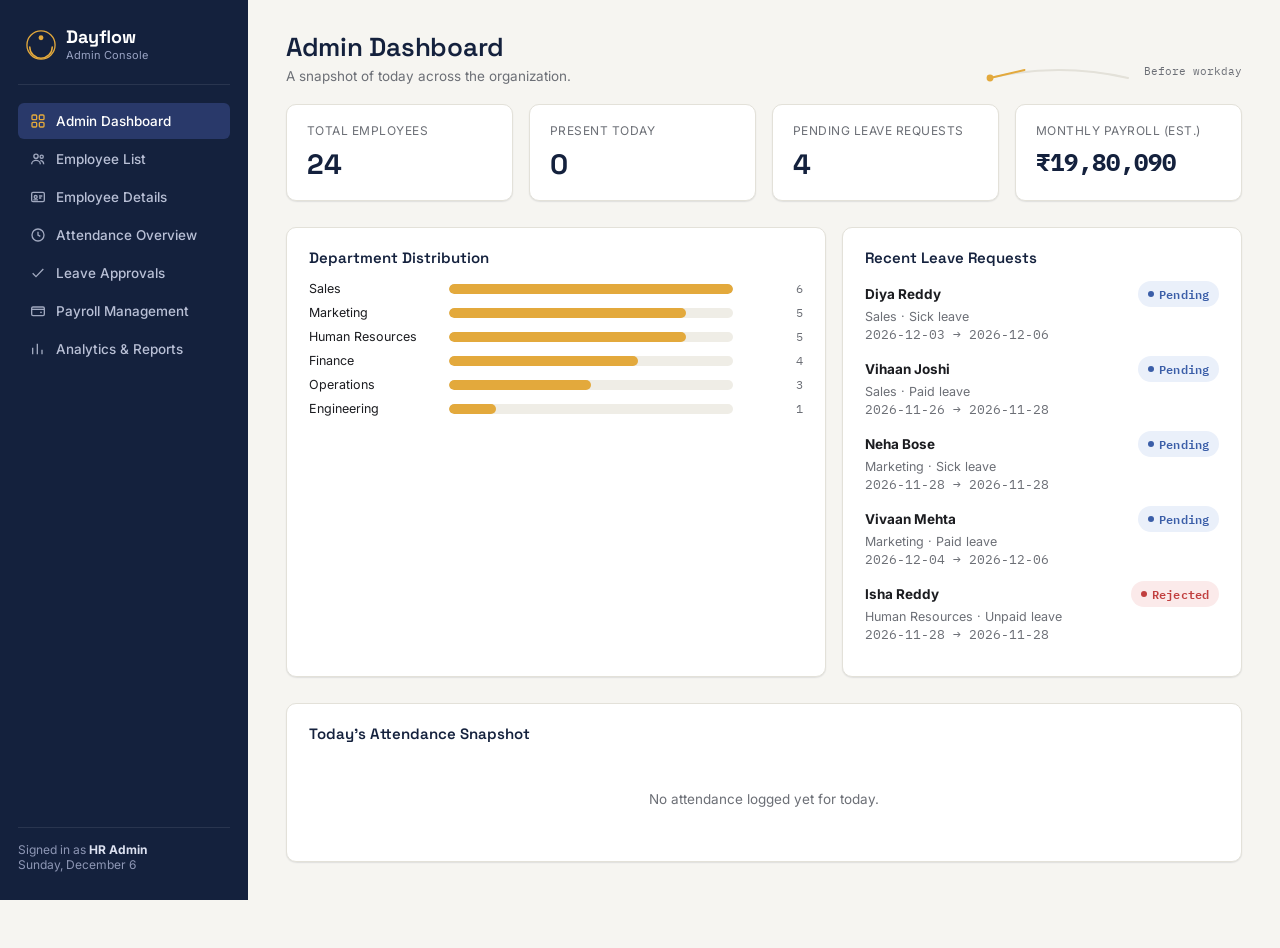
==== index.html @ 6949ef73 "Add files via upload" ====
<!DOCTYPE html>
<html lang="en">
<head>
<meta charset="UTF-8" />
<meta name="viewport" content="width=device-width, initial-scale=1.0" />
<title>Dayflow HRMS — Admin Console</title>
<meta name="description" content="Dayflow HRMS admin console: employees, attendance, leave approvals, payroll, and analytics." />

<link rel="preconnect" href="https://fonts.googleapis.com">
<link href="https://fonts.googleapis.com/css2?family=Space+Grotesk:wght@500;600;700&family=Inter:wght@400;500;600&family=IBM+Plex+Mono:wght@400;500;600&display=swap" rel="stylesheet">
<link rel="stylesheet" href="styles.css">
</head>
<body>

<div class="app-shell">

  <!-- ============ Sidebar ============ -->
  <aside class="sidebar">
    <div class="brand">
      <svg class="brand-mark" viewBox="0 0 32 32" fill="none" xmlns="http://www.w3.org/2000/svg">
        <circle cx="16" cy="16" r="15" stroke="#E3A93C" stroke-width="1.4"/>
        <path d="M4 18 A12 12 0 0 0 28 18" stroke="#E3A93C" stroke-width="1.6" fill="none" stroke-linecap="round"/>
        <circle cx="16" cy="8.2" r="2.6" fill="#E3A93C"/>
      </svg>
      <div>
        <div class="brand-name">Dayflow</div>
        <div class="brand-tag">Admin Console</div>
      </div>
    </div>

    <ul class="nav" id="nav-list"></ul>

    <div class="sidebar-foot">
      Signed in as <strong>HR Admin</strong><br>
      <span id="today-label"></span>
    </div>
  </aside>

  <!-- ============ Main content ============ -->
  <main class="main" id="main-content">
    <!-- rendered by app.js -->
  </main>

</div>

<div class="toast" id="toast"></div>

<script src="data.js"></script>
<script src="app.js"></script>
</body>
</html>
---- styles.css ----
/* ============================================================
   Dayflow HRMS — design tokens
   Palette: deep ink navy + soft paper + a single "sunrise gold"
   accent, tying back to the product's own name — a workday's
   arc from sunrise to sunset, "every workday perfectly aligned."
   Type: Space Grotesk (display) / Inter (body) / IBM Plex Mono
   (codes, timestamps, currency — the precision-instrument voice
   of an attendance & payroll system).
   ============================================================ */

:root {
  --ink: #14213D;
  --ink-2: #1C2C51;
  --ink-3: #29396A;
  --paper: #F6F5F1;
  --card: #FFFFFF;
  --line: #E3E1D9;
  --text: #1B1C20;
  --text-muted: #6C6F76;
  --text-faint: #9A9DA4;
  --gold: #E3A93C;
  --gold-deep: #C6871C;
  --gold-bg: #FBF0DA;
  --green: #2F8558;
  --green-bg: #E4F3EB;
  --red: #C13F3F;
  --red-bg: #FBEAEA;
  --blue: #3B5EA8;
  --blue-bg: #EAF0FA;

  --radius: 10px;
  --radius-sm: 6px;
  --shadow-card: 0 1px 2px rgba(20, 33, 61, 0.06), 0 1px 1px rgba(20, 33, 61, 0.04);
  --sidebar-w: 248px;
}

* { box-sizing: border-box; }

html, body {
  margin: 0;
  padding: 0;
  background: var(--paper);
  color: var(--text);
  font-family: "Inter", -apple-system, BlinkMacSystemFont, sans-serif;
  font-size: 15px;
  -webkit-font-smoothing: antialiased;
}

h1, h2, h3, .display {
  font-family: "Space Grotesk", "Inter", sans-serif;
  font-weight: 600;
  letter-spacing: -0.01em;
  color: var(--ink);
  margin: 0;
}

.mono {
  font-family: "IBM Plex Mono", monospace;
}

a { color: inherit; }

button {
  font-family: inherit;
  cursor: pointer;
}

::selection { background: var(--gold-bg); color: var(--ink); }

/* Focus visibility (accessibility floor) */
a:focus-visible, button:focus-visible, input:focus-visible,
select:focus-visible, textarea:focus-visible, [tabindex]:focus-visible {
  outline: 2px solid var(--gold-deep);
  outline-offset: 2px;
}

@media (prefers-reduced-motion: reduce) {
  * { animation-duration: 0.001ms !important; transition-duration: 0.001ms !important; }
}

/* ============================================================
   App shell
   ============================================================ */

.app-shell {
  display: grid;
  grid-template-columns: var(--sidebar-w) 1fr;
  min-height: 100vh;
}

/* ---------- Sidebar ---------- */

.sidebar {
  background: var(--ink);
  color: #E7E9F2;
  padding: 28px 18px;
  display: flex;
  flex-direction: column;
  position: sticky;
  top: 0;
  height: 100vh;
}

.brand {
  display: flex;
  align-items: center;
  gap: 10px;
  padding: 0 8px 22px 8px;
  border-bottom: 1px solid rgba(255,255,255,0.09);
  margin-bottom: 18px;
}

.brand-mark {
  width: 30px;
  height: 30px;
  flex-shrink: 0;
}

.brand-name {
  font-family: "Space Grotesk", sans-serif;
  font-weight: 700;
  font-size: 18px;
  color: #fff;
  line-height: 1;
}

.brand-tag {
  font-size: 11px;
  color: #9AA4C4;
  margin-top: 2px;
}

.nav {
  list-style: none;
  padding: 0;
  margin: 0;
  display: flex;
  flex-direction: column;
  gap: 2px;
  flex: 1;
}

.nav-item {
  display: flex;
  align-items: center;
  gap: 10px;
  padding: 10px 12px;
  border-radius: var(--radius-sm);
  color: #B9C0D6;
  font-size: 13.5px;
  font-weight: 500;
  text-decoration: none;
  border: none;
  background: transparent;
  width: 100%;
  text-align: left;
}

.nav-item svg { flex-shrink: 0; opacity: 0.85; }

.nav-item:hover {
  background: var(--ink-2);
  color: #fff;
}

.nav-item.active {
  background: var(--ink-3);
  color: #fff;
}

.nav-item.active svg { opacity: 1; color: var(--gold); }

.sidebar-foot {
  border-top: 1px solid rgba(255,255,255,0.09);
  padding-top: 14px;
  margin-top: 14px;
  font-size: 12px;
  color: #8E97B5;
}

.sidebar-foot strong { color: #DCE1F0; }

/* ---------- Main content ---------- */

.main {
  padding: 30px 38px 60px;
  max-width: 1180px;
  width: 100%;
}

.page-header {
  display: flex;
  justify-content: space-between;
  align-items: flex-end;
  gap: 24px;
  margin-bottom: 20px;
}

.page-title { font-size: 26px; }
.page-sub { color: var(--text-muted); font-size: 13.5px; margin-top: 4px; }

/* Signature element: the "workday arc" — a thin line tracing a
   sunrise-to-sunset curve with a dot marking where the current
   moment sits in the workday. Appears once, in the header. */
.flow-arc-wrap {
  display: flex;
  align-items: center;
  gap: 10px;
  min-width: 220px;
}

.flow-arc-label {
  font-family: "IBM Plex Mono", monospace;
  font-size: 11px;
  color: var(--text-muted);
  white-space: nowrap;
}

/* ============================================================
   Cards / grid / metrics
   ============================================================ */

.grid {
  display: grid;
  gap: 16px;
}

.grid-4 { grid-template-columns: repeat(4, 1fr); }
.grid-3 { grid-template-columns: repeat(3, 1fr); }
.grid-2 { grid-template-columns: 1.35fr 1fr; }

@media (max-width: 980px) {
  .grid-4, .grid-3, .grid-2 { grid-template-columns: 1fr 1fr; }
}

.card {
  background: var(--card);
  border: 1px solid var(--line);
  border-radius: var(--radius);
  box-shadow: var(--shadow-card);
  padding: 20px 22px;
}

.card-title {
  font-family: "Space Grotesk", sans-serif;
  font-size: 15px;
  font-weight: 600;
  color: var(--ink);
  margin: 0 0 14px 0;
}

.metric-card { padding: 18px 20px; }

.metric-label {
  font-size: 12px;
  color: var(--text-muted);
  text-transform: uppercase;
  letter-spacing: 0.04em;
  margin-bottom: 8px;
}

.metric-value {
  font-family: "Space Grotesk", sans-serif;
  font-size: 28px;
  font-weight: 700;
  color: var(--ink);
}

.metric-value.mono { font-family: "IBM Plex Mono", monospace; font-size: 24px; }

.section { margin-bottom: 26px; }

/* ============================================================
   Tables
   ============================================================ */

.table-wrap { overflow-x: auto; }

table {
  width: 100%;
  border-collapse: collapse;
  font-size: 13.5px;
}

thead th {
  text-align: left;
  font-size: 11px;
  text-transform: uppercase;
  letter-spacing: 0.05em;
  color: var(--text-muted);
  font-weight: 600;
  padding: 0 12px 10px 12px;
  border-bottom: 1px solid var(--line);
  white-space: nowrap;
}

tbody td {
  padding: 11px 12px;
  border-bottom: 1px solid var(--line);
  color: var(--text);
  white-space: nowrap;
}

tbody tr:last-child td { border-bottom: none; }
tbody tr:hover { background: #FBFAF7; }

.emp-code { font-family: "IBM Plex Mono", monospace; color: var(--text-muted); font-size: 12.5px; }
.money { font-family: "IBM Plex Mono", monospace; }

/* ============================================================
   Badges
   ============================================================ */

.badge {
  display: inline-flex;
  align-items: center;
  gap: 5px;
  padding: 3px 10px;
  border-radius: 999px;
  font-size: 11.5px;
  font-weight: 600;
  font-family: "IBM Plex Mono", monospace;
  letter-spacing: 0.01em;
}

.badge::before { content: ""; width: 6px; height: 6px; border-radius: 50%; background: currentColor; }

.badge-present, .badge-approved { background: var(--green-bg); color: var(--green); }
.badge-absent, .badge-rejected { background: var(--red-bg); color: var(--red); }
.badge-half { background: var(--gold-bg); color: var(--gold-deep); }
.badge-leave, .badge-pending { background: var(--blue-bg); color: var(--blue); }

/* ============================================================
   Forms / controls
   ============================================================ */

.field { display: flex; flex-direction: column; gap: 6px; }
.field label { font-size: 12px; color: var(--text-muted); font-weight: 600; }

input[type="text"], input[type="email"], input[type="number"],
input[type="date"], select, textarea {
  font-family: "Inter", sans-serif;
  font-size: 13.5px;
  padding: 9px 11px;
  border: 1px solid var(--line);
  border-radius: var(--radius-sm);
  background: #fff;
  color: var(--text);
  width: 100%;
}

textarea { resize: vertical; min-height: 60px; }

.btn {
  display: inline-flex;
  align-items: center;
  gap: 6px;
  padding: 9px 16px;
  border-radius: var(--radius-sm);
  border: 1px solid var(--line);
  background: #fff;
  font-size: 13px;
  font-weight: 600;
  color: var(--ink);
}

.btn:hover { border-color: var(--ink-3); }

.btn-primary {
  background: var(--ink);
  color: #fff;
  border-color: var(--ink);
}
.btn-primary:hover { background: var(--ink-3); }

.btn-gold {
  background: var(--gold);
  color: var(--ink);
  border-color: var(--gold);
}
.btn-gold:hover { background: var(--gold-deep); }

.btn-danger { color: var(--red); border-color: var(--red-bg); background: var(--red-bg); }
.btn-danger:hover { background: #F7DCDC; }

.btn-sm { padding: 6px 12px; font-size: 12px; }

.toolbar {
  display: flex;
  gap: 10px;
  align-items: center;
  flex-wrap: wrap;
  margin-bottom: 16px;
}

.toolbar .field { min-width: 160px; }
.toolbar .field.grow { flex: 1; min-width: 220px; }

details.inline-form {
  border: 1px dashed var(--line);
  border-radius: var(--radius);
  padding: 14px 18px;
  background: #FCFBF8;
}
details.inline-form summary {
  cursor: pointer;
  font-weight: 600;
  color: var(--ink);
  font-size: 13.5px;
  list-style: none;
}
details.inline-form summary::-webkit-details-marker { display: none; }
details.inline-form[open] summary { margin-bottom: 14px; }

.form-grid {
  display: grid;
  grid-template-columns: repeat(4, 1fr);
  gap: 12px;
  align-items: end;
}
@media (max-width: 980px) { .form-grid { grid-template-columns: 1fr 1fr; } }

.empty-state {
  padding: 34px 20px;
  text-align: center;
  color: var(--text-muted);
  font-size: 13.5px;
}

.req-card {
  border: 1px solid var(--line);
  border-radius: var(--radius);
  padding: 16px 18px;
  margin-bottom: 12px;
  background: #fff;
}
.req-card-top {
  display: flex;
  justify-content: space-between;
  align-items: flex-start;
  gap: 12px;
  margin-bottom: 10px;
}
.req-name { font-weight: 600; color: var(--ink); }
.req-meta { font-size: 12.5px; color: var(--text-muted); margin-top: 2px; }
.req-actions { display: flex; gap: 8px; margin-top: 10px; }

.tabs {
  display: flex;
  gap: 4px;
  border-bottom: 1px solid var(--line);
  margin-bottom: 18px;
}
.tab-btn {
  padding: 9px 16px;
  border: none;
  background: none;
  font-size: 13.5px;
  font-weight: 600;
  color: var(--text-muted);
  border-bottom: 2px solid transparent;
  margin-bottom: -1px;
}
.tab-btn.active { color: var(--ink); border-bottom-color: var(--gold); }
.tab-panel { display: none; }
.tab-panel.active { display: block; }

/* ============================================================
   Simple SVG bar / area charts (dependency-free)
   ============================================================ */

.chart-legend {
  display: flex;
  gap: 14px;
  flex-wrap: wrap;
  font-size: 12px;
  color: var(--text-muted);
  margin-top: 10px;
}
.chart-legend span { display: inline-flex; align-items: center; gap: 6px; }
.chart-legend i { width: 9px; height: 9px; border-radius: 2px; display: inline-block; }

.bar-row {
  display: grid;
  grid-template-columns: 130px 1fr 60px;
  align-items: center;
  gap: 10px;
  margin-bottom: 9px;
  font-size: 12.5px;
}
.bar-row .bar-label { color: var(--text); white-space: nowrap; overflow: hidden; text-overflow: ellipsis; }
.bar-track { background: #EFEDE6; border-radius: 5px; height: 10px; overflow: hidden; }
.bar-fill { height: 100%; border-radius: 5px; background: var(--gold); }
.bar-value { text-align: right; font-family: "IBM Plex Mono", monospace; color: var(--text-muted); font-size: 12px; }

.select-emp {
  min-width: 240px;
}

.profile-head {
  display: flex;
  align-items: center;
  gap: 16px;
  margin-bottom: 6px;
}
.avatar-circle {
  width: 52px; height: 52px; border-radius: 50%;
  background: var(--ink);
  color: var(--gold);
  display: flex; align-items: center; justify-content: center;
  font-family: "Space Grotesk", sans-serif;
  font-weight: 700; font-size: 18px;
  flex-shrink: 0;
}

.two-col {
  display: grid;
  grid-template-columns: 280px 1fr;
  gap: 24px;
  align-items: start;
}
@media (max-width: 980px) { .two-col { grid-template-columns: 1fr; } }

.divider { height: 1px; background: var(--line); margin: 24px 0; border: none; }

.slip-box {
  font-family: "IBM Plex Mono", monospace;
  font-size: 12.5px;
  background: var(--ink);
  color: #D8DEEF;
  padding: 18px 20px;
  border-radius: var(--radius);
  white-space: pre;
  line-height: 1.6;
  overflow-x: auto;
}

.toast {
  position: fixed;
  bottom: 24px;
  right: 24px;
  background: var(--ink);
  color: #fff;
  padding: 12px 18px;
  border-radius: var(--radius-sm);
  font-size: 13px;
  box-shadow: 0 6px 18px rgba(20,33,61,0.25);
  opacity: 0;
  transform: translateY(8px);
  transition: opacity 0.2s ease, transform 0.2s ease;
  pointer-events: none;
  z-index: 50;
}
.toast.show { opacity: 1; transform: translateY(0); }

@media (max-width: 760px) {
  .app-shell { grid-template-columns: 1fr; }
  .sidebar { position: relative; height: auto; }
  .main { padding: 22px 18px 50px; }
}
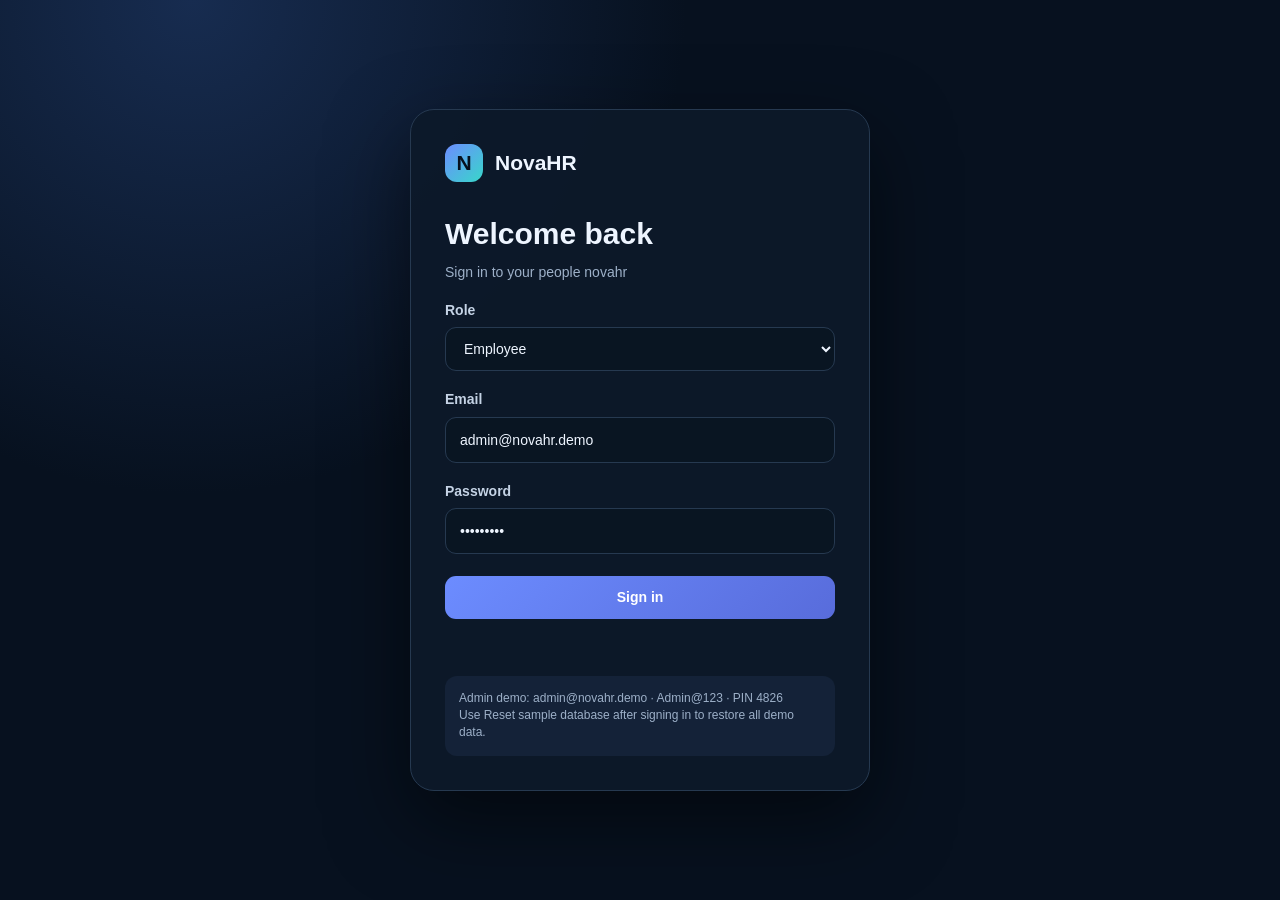
==== commit db8b6111: "Add files via upload" ====
--- a/index.html
+++ b/index.html
@@ -1,51 +1,25 @@
-<!DOCTYPE html>
-<html lang="en">
-<head>
-<meta charset="UTF-8" />
-<meta name="viewport" content="width=device-width, initial-scale=1.0" />
-<title>Dayflow HRMS — Admin Console</title>
-<meta name="description" content="Dayflow HRMS admin console: employees, attendance, leave approvals, payroll, and analytics." />
-
-<link rel="preconnect" href="https://fonts.googleapis.com">
-<link href="https://fonts.googleapis.com/css2?family=Space+Grotesk:wght@500;600;700&family=Inter:wght@400;500;600&family=IBM+Plex+Mono:wght@400;500;600&display=swap" rel="stylesheet">
-<link rel="stylesheet" href="styles.css">
-</head>
-<body>
-
-<div class="app-shell">
-
-  <!-- ============ Sidebar ============ -->
-  <aside class="sidebar">
-    <div class="brand">
-      <svg class="brand-mark" viewBox="0 0 32 32" fill="none" xmlns="http://www.w3.org/2000/svg">
-        <circle cx="16" cy="16" r="15" stroke="#E3A93C" stroke-width="1.4"/>
-        <path d="M4 18 A12 12 0 0 0 28 18" stroke="#E3A93C" stroke-width="1.6" fill="none" stroke-linecap="round"/>
-        <circle cx="16" cy="8.2" r="2.6" fill="#E3A93C"/>
-      </svg>
-      <div>
-        <div class="brand-name">Dayflow</div>
-        <div class="brand-tag">Admin Console</div>
-      </div>
-    </div>
-
-    <ul class="nav" id="nav-list"></ul>
-
-    <div class="sidebar-foot">
-      Signed in as <strong>HR Admin</strong><br>
-      <span id="today-label"></span>
-    </div>
-  </aside>
-
-  <!-- ============ Main content ============ -->
-  <main class="main" id="main-content">
-    <!-- rendered by app.js -->
-  </main>
-
-</div>
-
-<div class="toast" id="toast"></div>
-
-<script src="data.js"></script>
-<script src="app.js"></script>
-</body>
-</html>
+<!doctype html><html lang="en"><head><meta charset="utf-8"><meta name="viewport" content="width=device-width,initial-scale=1"><title>NovaHR Demo</title><style>
+:root{--bg:#07111f;--panel:#101d30;--panel2:#15253b;--line:#263950;--text:#eef5ff;--muted:#9db0c8;--blue:#6c8cff;--cyan:#38d7ca;--bad:#ff7685;--good:#49d69b}*{box-sizing:border-box}body{margin:0;font:14px/1.45 Inter,Segoe UI,sans-serif;background:radial-gradient(circle at 15% 0,#172c50 0,transparent 35%),var(--bg);color:var(--text)}button,input,select{font:inherit}.hidden{display:none!important}.login{min-height:100vh;display:grid;place-items:center;padding:24px}.login-card{width:min(460px,100%);background:#0d1929e8;border:1px solid var(--line);border-radius:24px;padding:34px;box-shadow:0 30px 80px #0008}.brand{display:flex;gap:12px;align-items:center;font-size:21px;font-weight:800}.logo{display:grid;place-items:center;width:38px;height:38px;border-radius:12px;background:linear-gradient(135deg,var(--blue),var(--cyan));color:#06111d}.login h1{font-size:30px;margin:30px 0 6px}.muted{color:var(--muted)}label{display:block;margin:18px 0 7px;color:#c5d3e5;font-weight:600}input,select{width:100%;padding:12px 14px;border-radius:11px;border:1px solid var(--line);background:#091522;color:var(--text);outline:none}input:focus,select:focus{border-color:var(--blue)}button{cursor:pointer;border:0;border-radius:11px;padding:11px 16px;font-weight:700}.primary{background:linear-gradient(135deg,var(--blue),#586cdb);color:white}.wide{width:100%;margin-top:22px}.error{margin-top:13px;color:var(--bad);min-height:20px}.hint{margin-top:24px;padding:14px;background:#142238;border-radius:12px;color:var(--muted);font-size:12px}.app{min-height:100vh;display:grid;grid-template-columns:245px 1fr}.side{background:#0b1726dd;border-right:1px solid var(--line);padding:24px 18px;display:flex;flex-direction:column;gap:28px}.nav{display:grid;gap:7px}.nav button{background:transparent;color:var(--muted);text-align:left}.nav button:hover,.nav button.active{background:#192a43;color:white}.spacer{flex:1}.user{padding:13px;border-radius:13px;background:#13233a}.user small{display:block;color:var(--muted)}main{padding:32px;overflow:auto}.top{display:flex;justify-content:space-between;align-items:center;margin-bottom:24px}.top h1{margin:0;font-size:27px}.pill{padding:7px 11px;border-radius:99px;background:#173a39;color:#7af1cf}.grid{display:grid;grid-template-columns:repeat(4,1fr);gap:16px}.card{background:linear-gradient(145deg,#111f33,#0d1929);border:1px solid var(--line);border-radius:17px;padding:20px}.stat strong{display:block;font-size:27px;margin-top:9px}.section{margin-top:18px}.section h2{margin:0 0 16px}.actions{display:grid;grid-template-columns:repeat(3,1fr);gap:14px}.action{background:#14243a;border:1px solid var(--line);color:white;text-align:left;padding:18px}.action span{display:block;color:var(--muted);font-weight:400;margin-top:5px}table{width:100%;border-collapse:collapse}th,td{padding:12px;text-align:left;border-bottom:1px solid var(--line)}th{color:var(--muted);font-size:12px;text-transform:uppercase}.status{font-size:12px;padding:4px 8px;border-radius:99px;background:#173a39;color:#7af1cf}.status.warn{background:#41361b;color:#ffd77a}.status.bad{background:#41242a;color:#ff9ca6}.toolbar{display:flex;gap:10px;margin-bottom:14px}.toolbar input{max-width:300px}.secondary{background:#20324c;color:white}.danger{background:#46242c;color:#ffbdc3}.modal{position:fixed;inset:0;background:#000a;display:grid;place-items:center;padding:20px}.dialog{width:min(560px,100%);background:#101d30;border:1px solid var(--line);border-radius:19px;padding:24px}.dialog h2{margin-top:0}.cols{display:grid;grid-template-columns:1fr 1fr;gap:12px}.checks{background:#0a1625;padding:13px;border-radius:11px;margin-top:14px;color:var(--muted)}.checks div{margin:4px 0}.ok{color:var(--good)}.badtext{color:var(--bad)}.dialog-actions{display:flex;justify-content:flex-end;gap:10px;margin-top:20px}.toast{position:fixed;right:24px;bottom:24px;background:#143d35;border:1px solid #317460;padding:13px 18px;border-radius:12px}.empty{text-align:center;color:var(--muted);padding:35px}@media(max-width:900px){.app{grid-template-columns:1fr}.side{position:static;border-right:0}.nav{grid-template-columns:repeat(5,1fr)}.grid{grid-template-columns:repeat(2,1fr)}.actions{grid-template-columns:1fr}}@media(max-width:560px){main{padding:20px}.grid,.cols{grid-template-columns:1fr}.nav{grid-template-columns:1fr 1fr}.toolbar{flex-direction:column}table{font-size:12px}.card{overflow:auto}}
+</style></head><body>
+<style>body.admin-mode{--blue:#aa78ff;--cyan:#ffbd62;background:radial-gradient(circle at 15% 0,#38245d 0,transparent 38%),#090b18}body.admin-mode .side{background:#110e23ee}body.admin-mode .logo{background:linear-gradient(135deg,#a572ff,#ffae62)}body.admin-mode .pill{background:#362650;color:#d9bdff}.eyebrow{color:var(--cyan);font-size:12px;font-weight:800;letter-spacing:.12em;text-transform:uppercase;margin-bottom:7px}.approve{background:#164435;color:#83f2bd}.reject{background:#48252c;color:#ffabb4}.split{display:grid;grid-template-columns:1.35fr .65fr;gap:16px}@media(max-width:800px){.split{grid-template-columns:1fr}}</style>
+<section id="login" class="login"><div class="login-card"><div class="brand"><div class="logo">N</div>NovaHR</div><h1>Welcome back</h1><div class="muted">Sign in to your people novahr</div><label>Role</label><select id="role"><option>Employee</option><option>HR</option><option>Admin</option></select><label>Email</label><input id="email" value="admin@novahr.demo"><label>Password</label><input id="password" type="password" value="Admin@123"><div id="pinWrap" class="hidden"><label>Admin PIN</label><input id="pin" type="password" value="4826" maxlength="6"></div><button id="loginBtn" class="primary wide">Sign in</button><div id="loginError" class="error"></div><div class="hint">Admin demo: admin@novahr.demo · Admin@123 · PIN 4826<br>Use Reset sample database after signing in to restore all demo data.</div></div></section>
+<section id="app" class="app hidden"><aside class="side"><div class="brand"><div class="logo">N</div><span id="brandName">NovaHR</span></div><nav class="nav"><button data-page="home" class="active">⌂ Home</button><button data-page="attendance">◷ Attendance</button><button data-page="leave">▣ My leave</button><button data-page="holidays" id="holidayNav">✓ Holiday approvals</button><button data-page="payroll">₹ Payroll</button><button data-page="admin" id="adminNav">⚙ Admin</button></nav><div class="spacer"></div><div id="userCard" class="user"></div><button id="reset" class="secondary">Reset sample database</button><button id="logout" class="danger">Sign out</button></aside><main><div class="top"><div><h1 id="title">Home</h1><div id="subtitle" class="muted"></div></div><span id="rolePill" class="pill"></span></div><div id="content"></div></main></section>
+<div id="modal" class="modal hidden"></div><div id="toast" class="toast hidden"></div>
+<script>
+const USERS=[
+{id:'EMP001',name:'Aarav Mehta',email:'employee@novahr.demo',password:'Employee@123',role:'Employee',salary:72000},{id:'EMP002',name:'Riya Sharma',email:'riya@novahr.demo',password:'Riya@1234',role:'Employee',salary:68000},{id:'EMP003',name:'Kabir Rao',email:'kabir@novahr.demo',password:'Kabir@1234',role:'Employee',salary:75500},{id:'EMP004',name:'Ananya Iyer',email:'ananya@novahr.demo',password:'Ananya@123',role:'Employee',salary:81000},{id:'EMP005',name:'Vihaan Nair',email:'vihaan@novahr.demo',password:'Vihaan@123',role:'Employee',salary:64500},{id:'HR001',name:'Neha Kapoor',email:'hr@novahr.demo',password:'HR@123456',role:'HR',salary:93000},{id:'HR002',name:'Arjun Menon',email:'arjun.hr@novahr.demo',password:'ArjunHR@123',role:'HR',salary:88500},{id:'ADM001',name:'Meera Singh',email:'admin@novahr.demo',password:'Admin@123',pin:'4826',role:'Admin',salary:125000},{id:'ADM002',name:'Dev Malhotra',email:'dev.admin@novahr.demo',password:'DevAdmin@123',pin:'7319',role:'Admin',salary:118000}];
+const KEY='novahr.demo.v3';let current=null,page='home';const HOLIDAYS=[{id:'H1',employeeId:'EMP001',from:'2026-09-03',to:'2026-09-05',type:'Annual leave',reason:'Family celebration',status:'Pending'},{id:'H2',employeeId:'EMP002',from:'2026-08-28',to:'2026-08-28',type:'Personal leave',reason:'Appointment',status:'Pending'},{id:'H3',employeeId:'EMP003',from:'2026-09-12',to:'2026-09-16',type:'Annual leave',reason:'Travel',status:'Approved'},{id:'H4',employeeId:'EMP004',from:'2026-08-25',to:'2026-08-26',type:'Sick leave',reason:'Recovery',status:'Pending'},{id:'H5',employeeId:'HR001',from:'2026-09-20',to:'2026-09-21',type:'Personal leave',reason:'Family commitment',status:'Rejected'}];
+function seed(){let attendance=[],payroll=[],leave=[];USERS.forEach((u,ui)=>{for(let d=1;d<=5;d++)attendance.push({id:`A${ui+1}${d}`,employeeId:u.id,date:`2026-08-${String(10+d).padStart(2,'0')}`,status:(d===4&&ui%3===0)?'Absent':'Present',approval:'Approved'});payroll.push({id:'P'+(ui+1),employeeId:u.id,month:'2026-08',basic:u.salary,hra:Math.round(u.salary*.2),allowances:Math.round(u.salary*.08),deductions:Math.round(u.salary*.05),updatedAt:'2026-08-01T09:00:00Z',updatedBy:'System'});if(ui<6)leave.push({id:'L'+(ui+1),employeeId:u.id,reason:['Family event','Medical appointment','Personal work'][ui%3],status:ui%2?'Pending':'Approved'});});return{users:USERS,attendance,payroll,leave,holidays:HOLIDAYS,version:5}}
+function db(){try{let x=JSON.parse(localStorage.getItem(KEY));if(x?.version===3){x.holidays=HOLIDAYS;x.version=4;save(x);return x}if(x?.version===4){x.version=5;save(x);return x}if(x?.version===5)return x}catch{}let x=seed();localStorage.setItem(KEY,JSON.stringify(x));return x}function save(x){localStorage.setItem(KEY,JSON.stringify(x))}function money(n){return new Intl.NumberFormat('en-IN',{style:'currency',currency:'INR',maximumFractionDigits:0}).format(n)}function total(p){return p.basic+p.hra+p.allowances-p.deductions}function esc(s){return String(s).replace(/[&<>"']/g,c=>({'&':'&amp;','<':'&lt;','>':'&gt;','"':'&quot;',"'":'&#39;'}[c]))}
+role.onchange=()=>pinWrap.classList.toggle('hidden',role.value!=='Admin');role.onchange();loginBtn.onclick=()=>{let u=db().users.find(x=>x.email.toLowerCase()===email.value.trim().toLowerCase());let err=!u?'Account not found.':u.password!==password.value?'Incorrect password.':u.role!==role.value?`This account is registered as ${u.role}.`:u.role==='Admin'&&u.pin!==pin.value?'Incorrect admin PIN.':'';loginError.textContent=err;if(err)return;current=u;login.classList.add('hidden');app.classList.remove('hidden');adminNav.classList.toggle('hidden',u.role!=='Admin');holidayNav.classList.toggle('hidden',u.role!=='Admin');document.body.classList.toggle('admin-mode',u.role==='Admin');brandName.textContent=u.role==='Admin'?'NovaHR Command':'NovaHR';userCard.innerHTML=`<strong>${esc(u.name)}</strong><small>${u.id} · ${u.role}</small>`;rolePill.textContent=u.role;updateLeaveBadge();show('home')};logout.onclick=()=>{current=null;document.body.classList.remove('admin-mode');app.classList.add('hidden');login.classList.remove('hidden')};document.querySelectorAll('[data-page]').forEach(b=>b.onclick=()=>show(b.dataset.page));function updateLeaveBadge(){if(!current||current.role!=='Admin')return;let n=db().holidays.filter(h=>h.status==='Pending').length;holidayNav.textContent=`🔔 Leave approvals${n?' ('+n+')':''}`}reset.onclick=()=>{if(confirm('Restore the original NovaHR sample data?')){save(seed());toastMsg('Sample database restored');show(page)}};
+function show(p){if(['admin','holidays'].includes(p)&&current.role!=='Admin')return;page=p;document.querySelectorAll('[data-page]').forEach(b=>b.classList.toggle('active',b.dataset.page===p));title.textContent={home:current.role==='Admin'?'Admin command center':'My novahr',attendance:'Attendance',leave:'My leave',holidays:'Holiday approvals',payroll:'Payroll',admin:'Administration'}[p];subtitle.textContent=p==='home'?(current.role==='Admin'?'Workforce operations and approvals at a glance':`Good to see you, ${current.name.split(' ')[0]}.`):'NovaHR sample novahr';({home:homePage,attendance:attendancePage,leave:leavePage,holidays:holidaysPage,payroll:payrollPage,admin:adminPage}[p])()}
+function homePage(){let x=db();if(current.role==='Admin'){let pending=x.holidays.filter(h=>h.status==='Pending').length;content.innerHTML=`<div class="eyebrow">Administrator novahr</div><div class="grid"><div class="card stat"><span class="muted">People</span><strong>${x.users.length}</strong></div><div class="card stat"><span class="muted">Pending leave alerts</span><strong>${pending}</strong></div><div class="card stat"><span class="muted">Monthly payroll</span><strong>${money(x.payroll.reduce((n,p)=>n+total(p),0))}</strong></div><div class="card stat"><span class="muted">Payroll accuracy</span><strong>${validateAll(x).length?'Review':'100%'}</strong></div></div><div class="split section"><div class="card"><h2>Approval queue</h2><p class="muted">Employees have submitted leave requests that need your approval or denial.</p><button class="primary" onclick="show('holidays')">Open ${pending} leave notifications</button></div><div class="card"><h2>Admin tools</h2><button class="action wide" onclick="show('payroll')">Manage payroll<span>View and update all salaries</span></button></div></div>`;return}let mine=x.attendance.filter(a=>a.employeeId===current.id),pay=x.payroll.find(p=>p.employeeId===current.id),holiday=x.holidays.filter(h=>h.employeeId===current.id);content.innerHTML=`<div class="eyebrow">Employee novahr</div><div class="grid"><div class="card stat"><span class="muted">My attendance</span><strong>${Math.round(mine.filter(a=>a.status==='Present').length/Math.max(1,mine.length)*100)}%</strong></div><div class="card stat"><span class="muted">My leave requests</span><strong>${holiday.length}</strong></div><div class="card stat"><span class="muted">My net payroll</span><strong>${pay?money(total(pay)):'—'}</strong></div><div class="card stat"><span class="muted">Profile status</span><strong>Active</strong></div></div><div class="card section"><h2>My quick actions</h2><div class="actions"><button class="action" onclick="show('attendance')">My attendance<span>Review your recent records</span></button><button class="action" onclick="show('leave')">My leave<span>Track holiday requests</span></button><button class="action" onclick="show('payroll')">My payslip<span>See your salary breakdown</span></button></div></div>`}
+function rows(items,fn){return items.length?items.map(fn).join(''):`<tr><td class="empty" colspan="8">No records found</td></tr>`}function attendancePage(){let x=db(),a=current.role==='Admin'?x.attendance:x.attendance.filter(v=>v.employeeId===current.id);content.innerHTML=`<div class="card"><table><thead><tr><th>Employee</th><th>Date</th><th>Status</th><th>Approval</th></tr></thead><tbody>${rows(a,(v)=>`<tr><td>${v.employeeId}</td><td>${v.date}</td><td>${v.status}</td><td><span class="status">${v.approval}</span></td></tr>`)}</tbody></table></div>`}function leavePage(){let x=db(),a=x.holidays.filter(v=>v.employeeId===current.id);content.innerHTML=`<div class="split"><div class="card"><h2>Apply for leave</h2><p class="muted">Your manager will be notified as soon as you submit.</p><div class="cols"><div><label>From</label><input id="leaveFrom" type="date"></div><div><label>To</label><input id="leaveTo" type="date"></div><div><label>Leave type</label><select id="leaveType"><option>Annual leave</option><option>Sick leave</option><option>Personal leave</option></select></div></div><label>Reason</label><input id="leaveReason" maxlength="120" placeholder="Brief reason for your request"><div id="leaveError" class="error"></div><button class="primary" onclick="submitLeave()">Submit leave request</button></div><div class="card"><h2>What happens next?</h2><p class="muted">1. Your request is marked pending.<br><br>2. Admin receives a new notification.<br><br>3. You see the approve or deny decision here.</p></div></div><div class="card section"><h2>My leave requests</h2><table><thead><tr><th>Dates</th><th>Type</th><th>Reason</th><th>Status</th><th>Reviewed by</th></tr></thead><tbody>${rows([...a].reverse(),h=>`<tr><td>${h.from}${h.to!==h.from?' → '+h.to:''}</td><td>${esc(h.type)}</td><td>${esc(h.reason)}</td><td><span class="status ${h.status==='Pending'?'warn':h.status==='Rejected'?'bad':''}">${h.status}</span></td><td>${esc(h.reviewedBy||'Awaiting review')}</td></tr>`)}</tbody></table></div>`}function submitLeave(){if(current.role==='Admin')return;let from=leaveFrom.value,to=leaveTo.value,type=leaveType.value,reason=leaveReason.value.trim(),errors=[];if(!from||!to)errors.push('Choose both leave dates.');if(from&&to&&to<from)errors.push('End date cannot be before start date.');if(!reason)errors.push('Add a reason for your request.');if(errors.length){leaveError.textContent=errors.join(' ');return}let x=db();x.holidays.push({id:'H'+Date.now(),employeeId:current.id,from,to,type,reason,status:'Pending',submittedAt:new Date().toISOString()});save(x);toastMsg('Leave submitted — admin notified');leavePage()}
+function holidaysPage(){if(current.role!=='Admin')return;let x=db(),a=[...x.holidays].sort((a,b)=>(a.status==='Pending'?0:1)-(b.status==='Pending'?0:1));content.innerHTML=`<div class="toolbar"><span class="pill">🔔 ${a.filter(h=>h.status==='Pending').length} new leave notifications</span></div><div class="card"><table><thead><tr><th>Employee</th><th>Dates</th><th>Type</th><th>Reason</th><th>Status</th><th>Decision</th></tr></thead><tbody>${rows(a,h=>{let u=x.users.find(v=>v.id===h.employeeId);return `<tr><td><strong>${esc(u?.name||h.employeeId)}</strong><div class="muted">${h.employeeId}</div></td><td>${h.from}${h.to!==h.from?' → '+h.to:''}</td><td>${esc(h.type)}</td><td>${esc(h.reason)}</td><td><span class="status ${h.status==='Pending'?'warn':h.status==='Rejected'?'bad':''}">${h.status}</span></td><td>${h.status==='Pending'?`<button class="approve" onclick="decideHoliday('${h.id}','Approved')">Approve</button> <button class="reject" onclick="decideHoliday('${h.id}','Rejected')">Reject</button>`:`<span class="muted">Reviewed</span>`}</td></tr>`})}</tbody></table></div>`}function decideHoliday(id,status){if(current.role!=='Admin')return;let x=db(),h=x.holidays.find(v=>v.id===id);if(!h)return;h.status=status;h.reviewedBy=current.name;h.reviewedAt=new Date().toISOString();save(x);updateLeaveBadge();toastMsg(`Leave request ${status==='Approved'?'approved':'denied'}`);holidaysPage()}
+function payrollPage(){let x=db();if(current.role!=='Admin'){let p=x.payroll.find(v=>v.employeeId===current.id);content.innerHTML=p?payCard(p):'<div class="card empty">No payroll record</div>';return}content.innerHTML=`<div class="toolbar"><input id="search" placeholder="Search employee or ID"><button class="secondary" onclick="audit()">Run accuracy audit</button></div><div class="card"><table><thead><tr><th>Employee</th><th>Month</th><th>Basic</th><th>HRA</th><th>Allowances</th><th>Deductions</th><th>Net</th><th></th></tr></thead><tbody id="payRows">${payRows(x.payroll)}</tbody></table></div>`;search.oninput=()=>{let q=search.value.toLowerCase(),d=db();payRows.innerHTML=payRows(d.payroll.filter(p=>{let u=d.users.find(v=>v.id===p.employeeId);return(`${p.employeeId} ${u?.name}`).toLowerCase().includes(q)}))}}
+function payRows(a){let x=db();return rows(a,p=>{let u=x.users.find(v=>v.id===p.employeeId);return`<tr><td><strong>${esc(u?.name||p.employeeId)}</strong><div class="muted">${p.employeeId}</div></td><td>${p.month}</td><td>${money(p.basic)}</td><td>${money(p.hra)}</td><td>${money(p.allowances)}</td><td>${money(p.deductions)}</td><td><strong>${money(total(p))}</strong></td><td><button class="secondary" onclick="editPay('${p.employeeId}')">Edit</button></td></tr>`})}function payCard(p){return`<div class="card"><h2>${p.month} salary breakdown</h2><table><tr><td>Basic salary</td><td>${money(p.basic)}</td></tr><tr><td>House rent allowance</td><td>${money(p.hra)}</td></tr><tr><td>Other allowances</td><td>${money(p.allowances)}</td></tr><tr><td>Deductions</td><td>− ${money(p.deductions)}</td></tr><tr><th>Net salary</th><th>${money(total(p))}</th></tr></table><p class="muted">Last updated by ${esc(p.updatedBy)} · ${new Date(p.updatedAt).toLocaleString()}</p></div>`}
+function adminPage(){let x=db();content.innerHTML=`<div class="grid"><div class="card stat"><span class="muted">People</span><strong>${x.users.length}</strong></div><div class="card stat"><span class="muted">Payroll records</span><strong>${x.payroll.length}</strong></div><div class="card stat"><span class="muted">Monthly net payroll</span><strong>${money(x.payroll.reduce((s,p)=>s+total(p),0))}</strong></div><div class="card stat"><span class="muted">Accuracy</span><strong>${validateAll(x).length?'Review':'100%'}</strong></div></div><div class="card section"><h2>Payroll management</h2><p class="muted">Only administrators can view all salaries or change salary structures. Every update is validated, timestamped, and attributed.</p><button class="primary" onclick="show('payroll')">Manage all payroll</button></div>`}
+function validate(p,x=db()){let e=[];for(let k of ['basic','hra','allowances','deductions'])if(!Number.isFinite(p[k])||p[k]<0)e.push(`${k} must be a non-negative number`);if(!/^\d{4}-(0[1-9]|1[0-2])$/.test(p.month))e.push('month must use YYYY-MM');if(p.basic<10000||p.basic>1000000)e.push('basic salary must be between ₹10,000 and ₹10,00,000');if(p.hra>p.basic)e.push('HRA cannot exceed basic salary');if(p.allowances>p.basic)e.push('allowances cannot exceed basic salary');if(p.deductions>p.basic+p.hra+p.allowances)e.push('deductions cannot exceed gross salary');if(!x.users.some(u=>u.id===p.employeeId))e.push('employee does not exist');return e}function validateAll(x){return x.payroll.flatMap(p=>validate(p,x).map(e=>`${p.employeeId}: ${e}`))}
+function editPay(id){if(current.role!=='Admin')return;let x=db(),p=x.payroll.find(v=>v.employeeId===id),u=x.users.find(v=>v.id===id);modal.classList.remove('hidden');modal.innerHTML=`<div class="dialog"><h2>Update salary structure</h2><div class="muted">${esc(u.name)} · ${id}</div><div class="cols"><div><label>Payroll month</label><input id="m" value="${p.month}"></div><div><label>Basic salary</label><input id="b" type="number" min="10000" value="${p.basic}"></div><div><label>HRA</label><input id="h" type="number" min="0" value="${p.hra}"></div><div><label>Allowances</label><input id="a" type="number" min="0" value="${p.allowances}"></div><div><label>Deductions</label><input id="d" type="number" min="0" value="${p.deductions}"></div></div><div id="checks" class="checks"></div><div class="dialog-actions"><button class="secondary" onclick="closeModal()">Cancel</button><button id="savePay" class="primary">Validate & save</button></div></div>`;function preview(){let q={employeeId:id,month:m.value,basic:+b.value,hra:+h.value,allowances:+a.value,deductions:+d.value},errs=validate(q,x);checks.innerHTML=`<div class="${errs.length?'badtext':'ok'}">${errs.length?errs.map(e=>'• '+e).join('<br>'):'✓ Structure valid · Net salary '+money(total(q))}</div>`;return[q,errs]}[m,b,h,a,d].forEach(el=>el.oninput=preview);preview();savePay.onclick=()=>{let[q,errs]=preview();if(errs.length)return;Object.assign(p,q,{updatedAt:new Date().toISOString(),updatedBy:current.name});save(x);closeModal();toastMsg('Salary structure updated and verified');payrollPage()}}
+function closeModal(){modal.classList.add('hidden');modal.innerHTML=''}modal.onclick=e=>{if(e.target===modal)closeModal()};function audit(){let errs=validateAll(db());if(errs.length)alert('Accuracy issues:\n'+errs.join('\n'));else toastMsg('Accuracy audit passed for all payroll records')}function toastMsg(s){toast.textContent=s;toast.classList.remove('hidden');setTimeout(()=>toast.classList.add('hidden'),2600)}
+</script></body></html>
